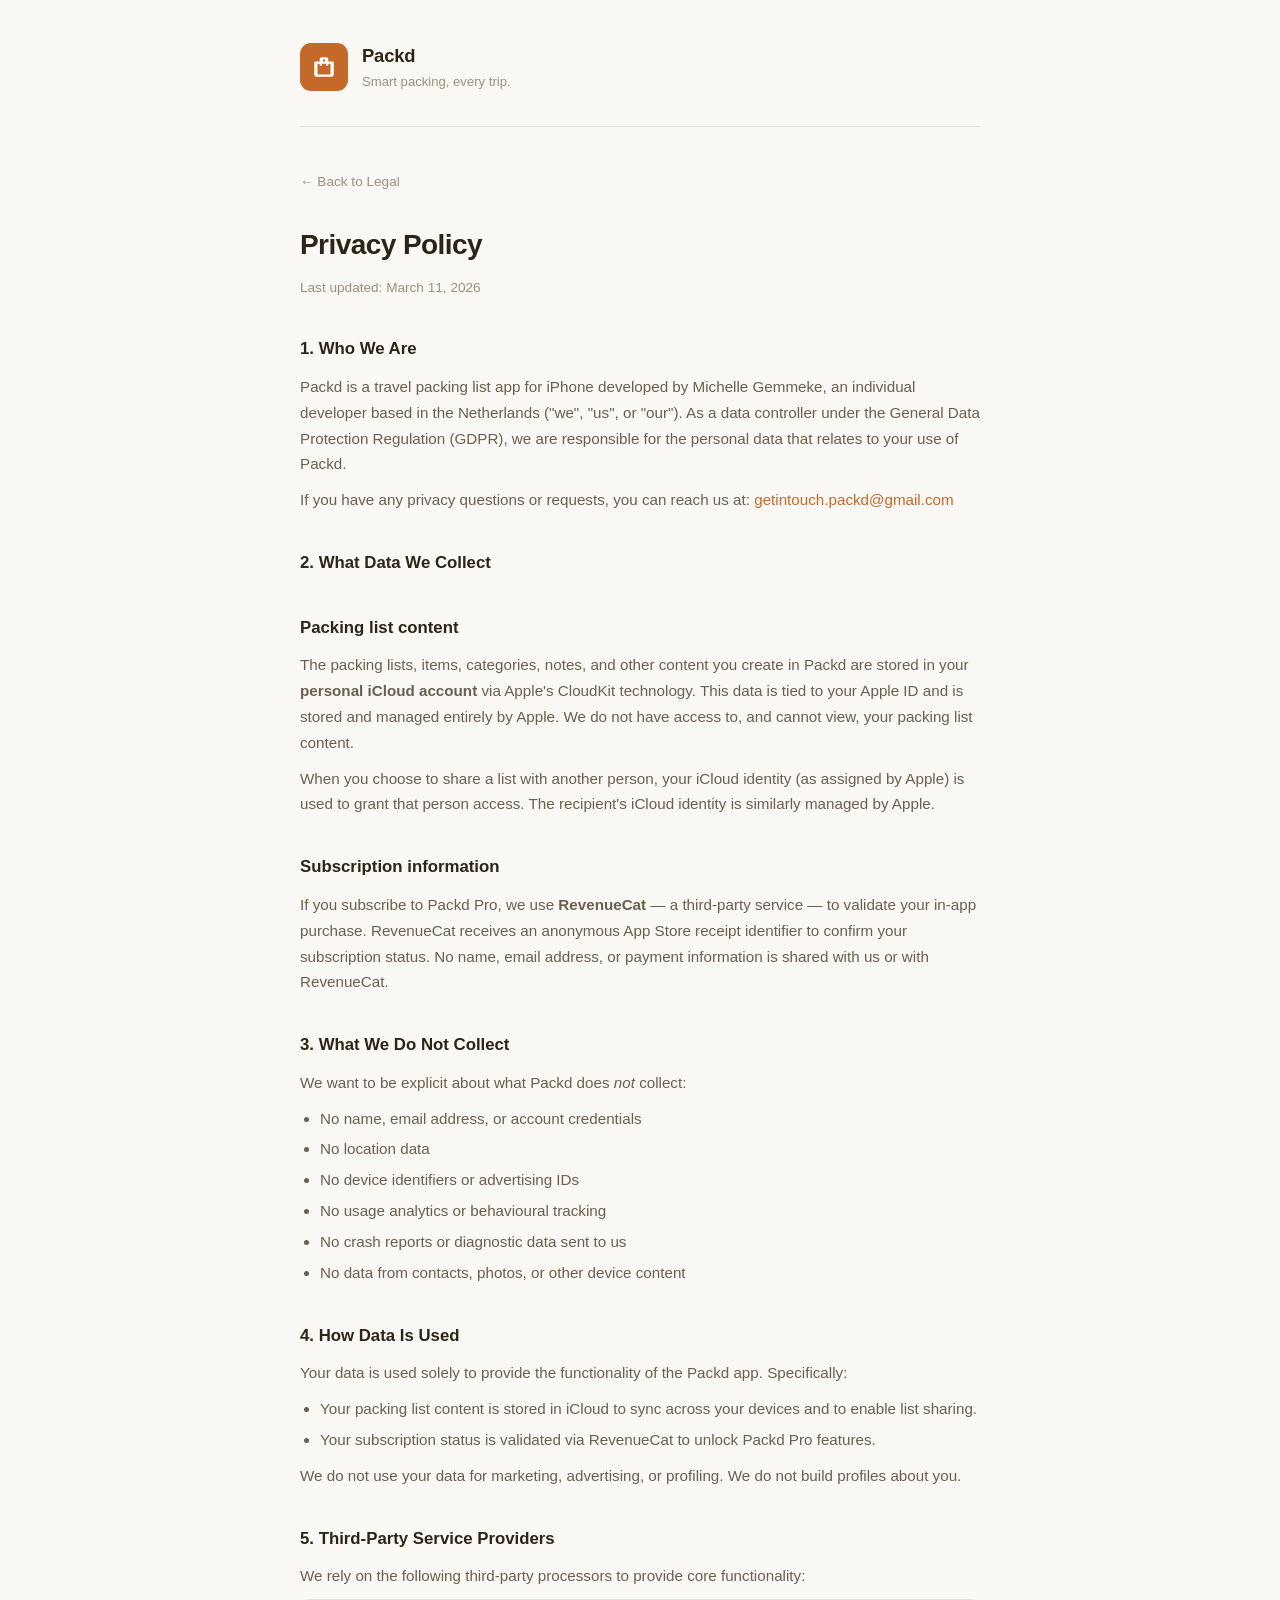
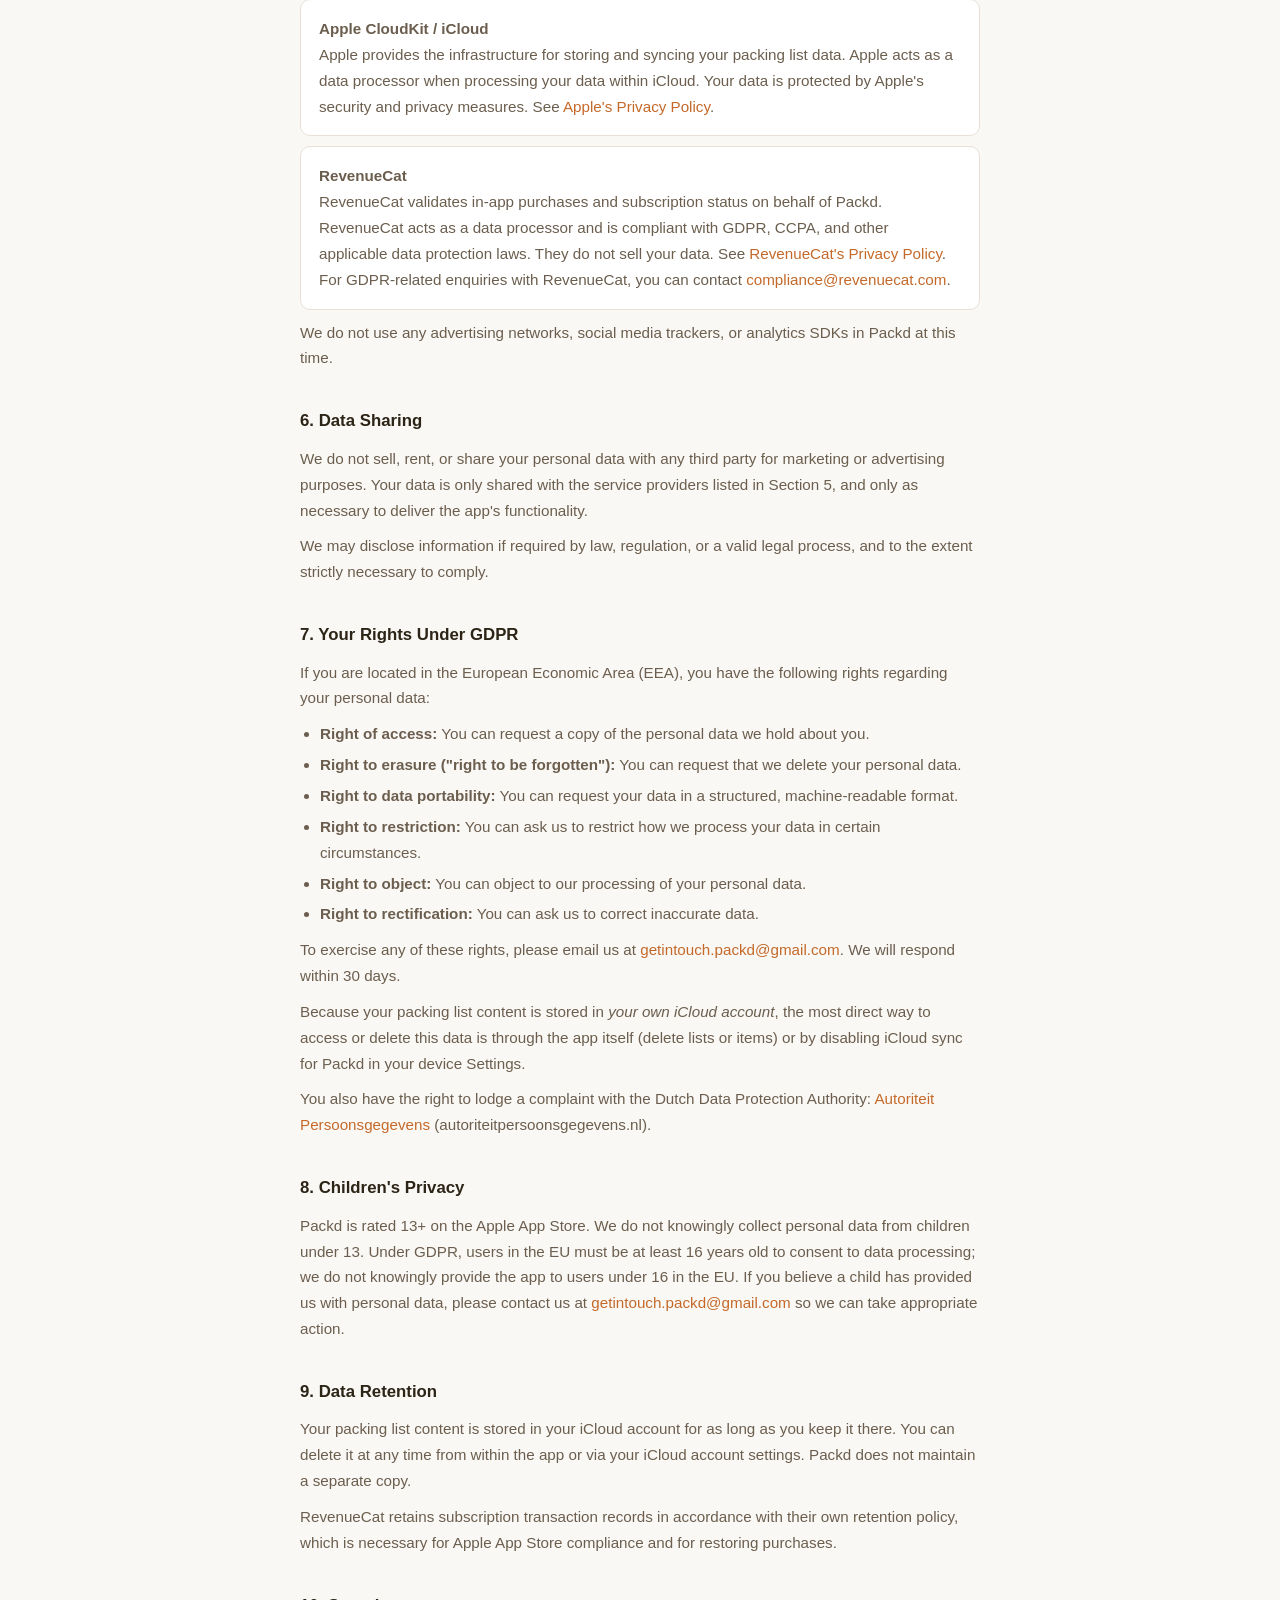
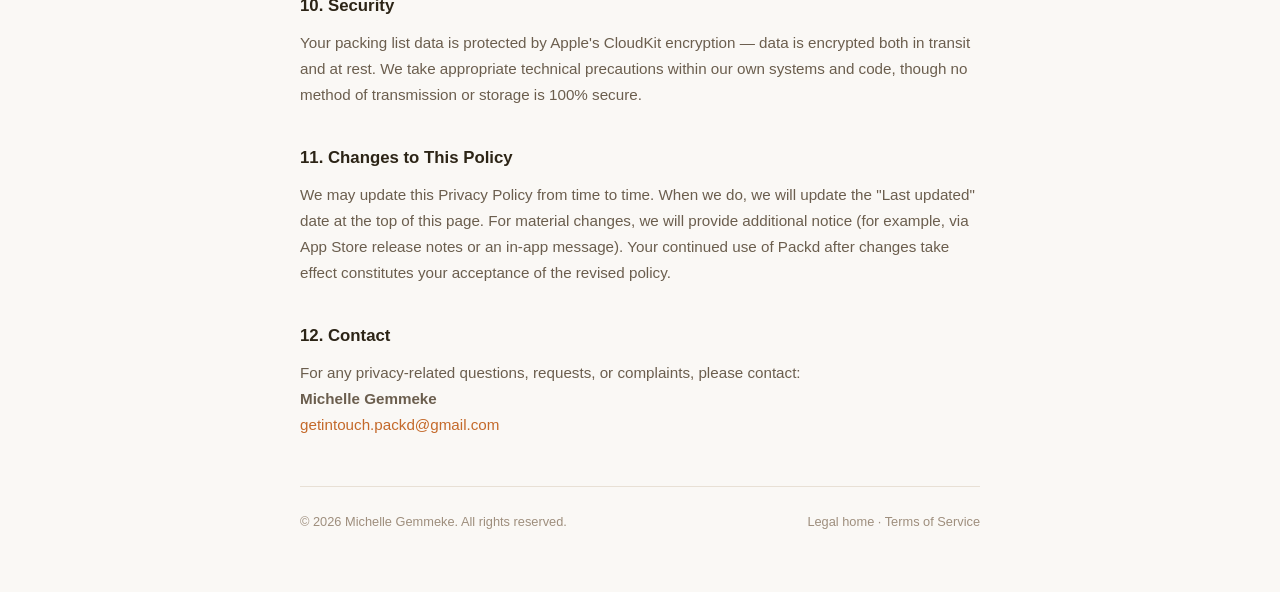
==== privacy/index.html @ 64479c6c "Add Privacy Policy and Terms of Service pages" ====
<!DOCTYPE html>
<html lang="en">
<head>
  <meta charset="UTF-8" />
  <meta name="viewport" content="width=device-width, initial-scale=1.0" />
  <title>Privacy Policy – Packd</title>
  <link rel="stylesheet" href="../style.css" />
</head>
<body>

  <header>
    <div class="header-inner">
      <div class="app-icon">
        <svg viewBox="0 0 24 24" xmlns="http://www.w3.org/2000/svg">
          <path d="M20 7h-4V5a2 2 0 0 0-2-2h-4a2 2 0 0 0-2 2v2H4a1 1 0 0 0-1 1v11a2 2 0 0 0 2 2h14a2 2 0 0 0 2-2V8a1 1 0 0 0-1-1zm-9-2h2v2h-2V5zm7 14H6V9h2v1a1 1 0 0 0 2 0V9h4v1a1 1 0 0 0 2 0V9h2v10z"/>
        </svg>
      </div>
      <div class="brand">
        <h1>Packd</h1>
        <p>Smart packing, every trip.</p>
      </div>
    </div>
  </header>

  <main>
    <a class="back-link" href="../">← Back to Legal</a>

    <h1 class="page-title">Privacy Policy</h1>
    <p class="last-updated">Last updated: March 11, 2026</p>

    <section>
      <h2>1. Who We Are</h2>
      <p>Packd is a travel packing list app for iPhone developed by Michelle Gemmeke, an individual developer based in the Netherlands ("we", "us", or "our"). As a data controller under the General Data Protection Regulation (GDPR), we are responsible for the personal data that relates to your use of Packd.</p>
      <p>If you have any privacy questions or requests, you can reach us at: <a href="mailto:getintouch.packd@gmail.com">getintouch.packd@gmail.com</a></p>
    </section>

    <section>
      <h2>2. What Data We Collect</h2>

      <h2>Packing list content</h2>
      <p>The packing lists, items, categories, notes, and other content you create in Packd are stored in your <strong>personal iCloud account</strong> via Apple's CloudKit technology. This data is tied to your Apple ID and is stored and managed entirely by Apple. We do not have access to, and cannot view, your packing list content.</p>
      <p>When you choose to share a list with another person, your iCloud identity (as assigned by Apple) is used to grant that person access. The recipient's iCloud identity is similarly managed by Apple.</p>

      <h2>Subscription information</h2>
      <p>If you subscribe to Packd Pro, we use <strong>RevenueCat</strong> — a third-party service — to validate your in-app purchase. RevenueCat receives an anonymous App Store receipt identifier to confirm your subscription status. No name, email address, or payment information is shared with us or with RevenueCat.</p>
    </section>

    <section>
      <h2>3. What We Do Not Collect</h2>
      <p>We want to be explicit about what Packd does <em>not</em> collect:</p>
      <ul>
        <li>No name, email address, or account credentials</li>
        <li>No location data</li>
        <li>No device identifiers or advertising IDs</li>
        <li>No usage analytics or behavioural tracking</li>
        <li>No crash reports or diagnostic data sent to us</li>
        <li>No data from contacts, photos, or other device content</li>
      </ul>
    </section>

    <section>
      <h2>4. How Data Is Used</h2>
      <p>Your data is used solely to provide the functionality of the Packd app. Specifically:</p>
      <ul>
        <li>Your packing list content is stored in iCloud to sync across your devices and to enable list sharing.</li>
        <li>Your subscription status is validated via RevenueCat to unlock Packd Pro features.</li>
      </ul>
      <p>We do not use your data for marketing, advertising, or profiling. We do not build profiles about you.</p>
    </section>

    <section>
      <h2>5. Third-Party Service Providers</h2>
      <p>We rely on the following third-party processors to provide core functionality:</p>

      <div class="info-box">
        <p><strong>Apple CloudKit / iCloud</strong><br>
        Apple provides the infrastructure for storing and syncing your packing list data. Apple acts as a data processor when processing your data within iCloud. Your data is protected by Apple's security and privacy measures. See <a href="https://www.apple.com/privacy/" target="_blank" rel="noopener">Apple's Privacy Policy</a>.</p>
      </div>

      <div class="info-box">
        <p><strong>RevenueCat</strong><br>
        RevenueCat validates in-app purchases and subscription status on behalf of Packd. RevenueCat acts as a data processor and is compliant with GDPR, CCPA, and other applicable data protection laws. They do not sell your data. See <a href="https://www.revenuecat.com/privacy/" target="_blank" rel="noopener">RevenueCat's Privacy Policy</a>. For GDPR-related enquiries with RevenueCat, you can contact <a href="mailto:compliance@revenuecat.com">compliance@revenuecat.com</a>.</p>
      </div>

      <p>We do not use any advertising networks, social media trackers, or analytics SDKs in Packd at this time.</p>
    </section>

    <section>
      <h2>6. Data Sharing</h2>
      <p>We do not sell, rent, or share your personal data with any third party for marketing or advertising purposes. Your data is only shared with the service providers listed in Section 5, and only as necessary to deliver the app's functionality.</p>
      <p>We may disclose information if required by law, regulation, or a valid legal process, and to the extent strictly necessary to comply.</p>
    </section>

    <section>
      <h2>7. Your Rights Under GDPR</h2>
      <p>If you are located in the European Economic Area (EEA), you have the following rights regarding your personal data:</p>
      <ul>
        <li><strong>Right of access:</strong> You can request a copy of the personal data we hold about you.</li>
        <li><strong>Right to erasure ("right to be forgotten"):</strong> You can request that we delete your personal data.</li>
        <li><strong>Right to data portability:</strong> You can request your data in a structured, machine-readable format.</li>
        <li><strong>Right to restriction:</strong> You can ask us to restrict how we process your data in certain circumstances.</li>
        <li><strong>Right to object:</strong> You can object to our processing of your personal data.</li>
        <li><strong>Right to rectification:</strong> You can ask us to correct inaccurate data.</li>
      </ul>
      <p>To exercise any of these rights, please email us at <a href="mailto:getintouch.packd@gmail.com">getintouch.packd@gmail.com</a>. We will respond within 30 days.</p>
      <p>Because your packing list content is stored in <em>your own iCloud account</em>, the most direct way to access or delete this data is through the app itself (delete lists or items) or by disabling iCloud sync for Packd in your device Settings.</p>
      <p>You also have the right to lodge a complaint with the Dutch Data Protection Authority: <a href="https://www.autoriteitpersoonsgegevens.nl" target="_blank" rel="noopener">Autoriteit Persoonsgegevens</a> (autoriteitpersoonsgegevens.nl).</p>
    </section>

    <section>
      <h2>8. Children's Privacy</h2>
      <p>Packd is rated 13+ on the Apple App Store. We do not knowingly collect personal data from children under 13. Under GDPR, users in the EU must be at least 16 years old to consent to data processing; we do not knowingly provide the app to users under 16 in the EU. If you believe a child has provided us with personal data, please contact us at <a href="mailto:getintouch.packd@gmail.com">getintouch.packd@gmail.com</a> so we can take appropriate action.</p>
    </section>

    <section>
      <h2>9. Data Retention</h2>
      <p>Your packing list content is stored in your iCloud account for as long as you keep it there. You can delete it at any time from within the app or via your iCloud account settings. Packd does not maintain a separate copy.</p>
      <p>RevenueCat retains subscription transaction records in accordance with their own retention policy, which is necessary for Apple App Store compliance and for restoring purchases.</p>
    </section>

    <section>
      <h2>10. Security</h2>
      <p>Your packing list data is protected by Apple's CloudKit encryption — data is encrypted both in transit and at rest. We take appropriate technical precautions within our own systems and code, though no method of transmission or storage is 100% secure.</p>
    </section>

    <section>
      <h2>11. Changes to This Policy</h2>
      <p>We may update this Privacy Policy from time to time. When we do, we will update the "Last updated" date at the top of this page. For material changes, we will provide additional notice (for example, via App Store release notes or an in-app message). Your continued use of Packd after changes take effect constitutes your acceptance of the revised policy.</p>
    </section>

    <section>
      <h2>12. Contact</h2>
      <p>For any privacy-related questions, requests, or complaints, please contact:<br>
      <strong>Michelle Gemmeke</strong><br>
      <a href="mailto:getintouch.packd@gmail.com">getintouch.packd@gmail.com</a></p>
    </section>
  </main>

  <footer>
    <p>&copy; 2026 Michelle Gemmeke. All rights reserved.</p>
    <p><a href="../">Legal home</a> &middot; <a href="../terms/">Terms of Service</a></p>
  </footer>

</body>
</html>
---- style.css ----
*, *::before, *::after {
  box-sizing: border-box;
  margin: 0;
  padding: 0;
}

:root {
  --color-bg: #faf8f5;
  --color-surface: #ffffff;
  --color-text: #2c2416;
  --color-text-secondary: #6b5e4e;
  --color-text-tertiary: #9e8e7d;
  --color-accent: #c4692a;
  --color-border: #e8e0d5;
  --font: -apple-system, BlinkMacSystemFont, "Segoe UI", Helvetica, Arial, sans-serif;
  --radius: 10px;
  --max-width: 680px;
}

html {
  font-size: 16px;
  -webkit-text-size-adjust: 100%;
}

body {
  background: var(--color-bg);
  color: var(--color-text);
  font-family: var(--font);
  line-height: 1.7;
  padding: 0 20px 60px;
}

/* Header */
header {
  max-width: var(--max-width);
  margin: 0 auto;
  padding: 40px 0 32px;
  border-bottom: 1px solid var(--color-border);
  margin-bottom: 40px;
}

.header-inner {
  display: flex;
  align-items: center;
  gap: 14px;
}

.app-icon {
  width: 48px;
  height: 48px;
  border-radius: 11px;
  background: var(--color-accent);
  display: flex;
  align-items: center;
  justify-content: center;
  flex-shrink: 0;
}

.app-icon svg {
  width: 26px;
  height: 26px;
  fill: #fff;
}

.brand h1 {
  font-size: 1.15rem;
  font-weight: 700;
  letter-spacing: -0.01em;
  color: var(--color-text);
}

.brand p {
  font-size: 0.82rem;
  color: var(--color-text-tertiary);
}

/* Main content */
main {
  max-width: var(--max-width);
  margin: 0 auto;
}

.page-title {
  font-size: 1.75rem;
  font-weight: 800;
  letter-spacing: -0.02em;
  color: var(--color-text);
  margin-bottom: 8px;
}

.last-updated {
  font-size: 0.85rem;
  color: var(--color-text-tertiary);
  margin-bottom: 36px;
}

/* Sections */
section {
  margin-bottom: 32px;
}

h2 {
  font-size: 1.05rem;
  font-weight: 700;
  color: var(--color-text);
  margin-bottom: 10px;
  margin-top: 36px;
}

section:first-of-type h2 {
  margin-top: 0;
}

p {
  font-size: 0.95rem;
  color: var(--color-text-secondary);
  margin-bottom: 10px;
}

p:last-child {
  margin-bottom: 0;
}

ul, ol {
  padding-left: 20px;
  margin-bottom: 10px;
}

li {
  font-size: 0.95rem;
  color: var(--color-text-secondary);
  margin-bottom: 5px;
}

a {
  color: var(--color-accent);
  text-decoration: none;
}

a:hover {
  text-decoration: underline;
}

/* Info box */
.info-box {
  background: var(--color-surface);
  border: 1px solid var(--color-border);
  border-radius: var(--radius);
  padding: 16px 18px;
  margin-bottom: 10px;
}

.info-box p {
  margin-bottom: 0;
}

/* Back link */
.back-link {
  display: inline-flex;
  align-items: center;
  gap: 6px;
  font-size: 0.85rem;
  color: var(--color-text-tertiary);
  margin-bottom: 28px;
  text-decoration: none;
}

.back-link:hover {
  color: var(--color-accent);
  text-decoration: none;
}

/* Footer */
footer {
  max-width: var(--max-width);
  margin: 48px auto 0;
  padding-top: 24px;
  border-top: 1px solid var(--color-border);
  display: flex;
  justify-content: space-between;
  flex-wrap: wrap;
  gap: 8px;
}

footer p {
  font-size: 0.8rem;
  color: var(--color-text-tertiary);
  margin: 0;
}

footer a {
  color: var(--color-text-tertiary);
}

footer a:hover {
  color: var(--color-accent);
}

/* Index page cards */
.card-grid {
  display: grid;
  grid-template-columns: 1fr 1fr;
  gap: 16px;
  margin-top: 32px;
}

.card {
  background: var(--color-surface);
  border: 1px solid var(--color-border);
  border-radius: var(--radius);
  padding: 22px 20px;
  text-decoration: none;
  display: block;
  transition: border-color 0.15s, box-shadow 0.15s;
}

.card:hover {
  border-color: var(--color-accent);
  box-shadow: 0 2px 10px rgba(196, 105, 42, 0.1);
  text-decoration: none;
}

.card-label {
  font-size: 0.75rem;
  font-weight: 600;
  text-transform: uppercase;
  letter-spacing: 0.06em;
  color: var(--color-accent);
  margin-bottom: 6px;
}

.card h2 {
  font-size: 1rem;
  font-weight: 700;
  color: var(--color-text);
  margin: 0 0 6px;
}

.card p {
  font-size: 0.83rem;
  color: var(--color-text-tertiary);
  margin: 0;
}

/* Responsive */
@media (max-width: 480px) {
  .card-grid {
    grid-template-columns: 1fr;
  }

  .page-title {
    font-size: 1.45rem;
  }
}
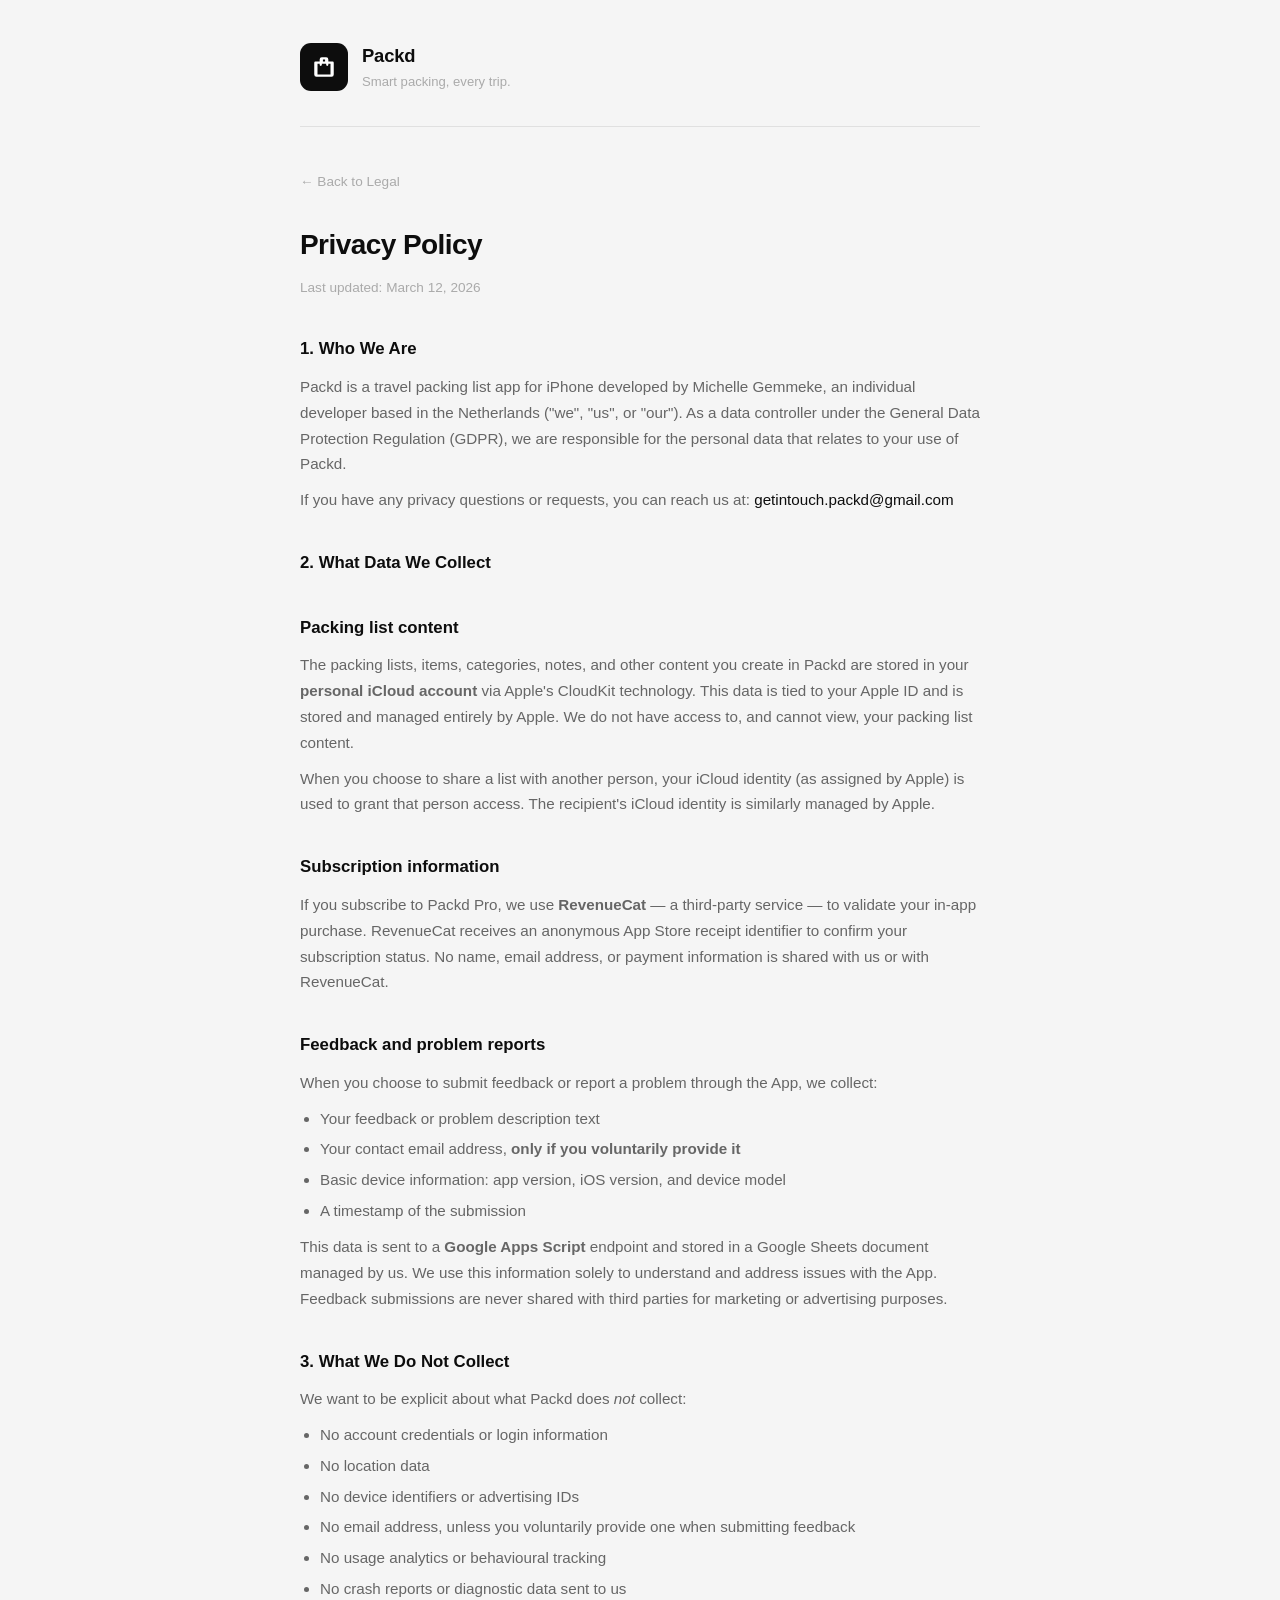
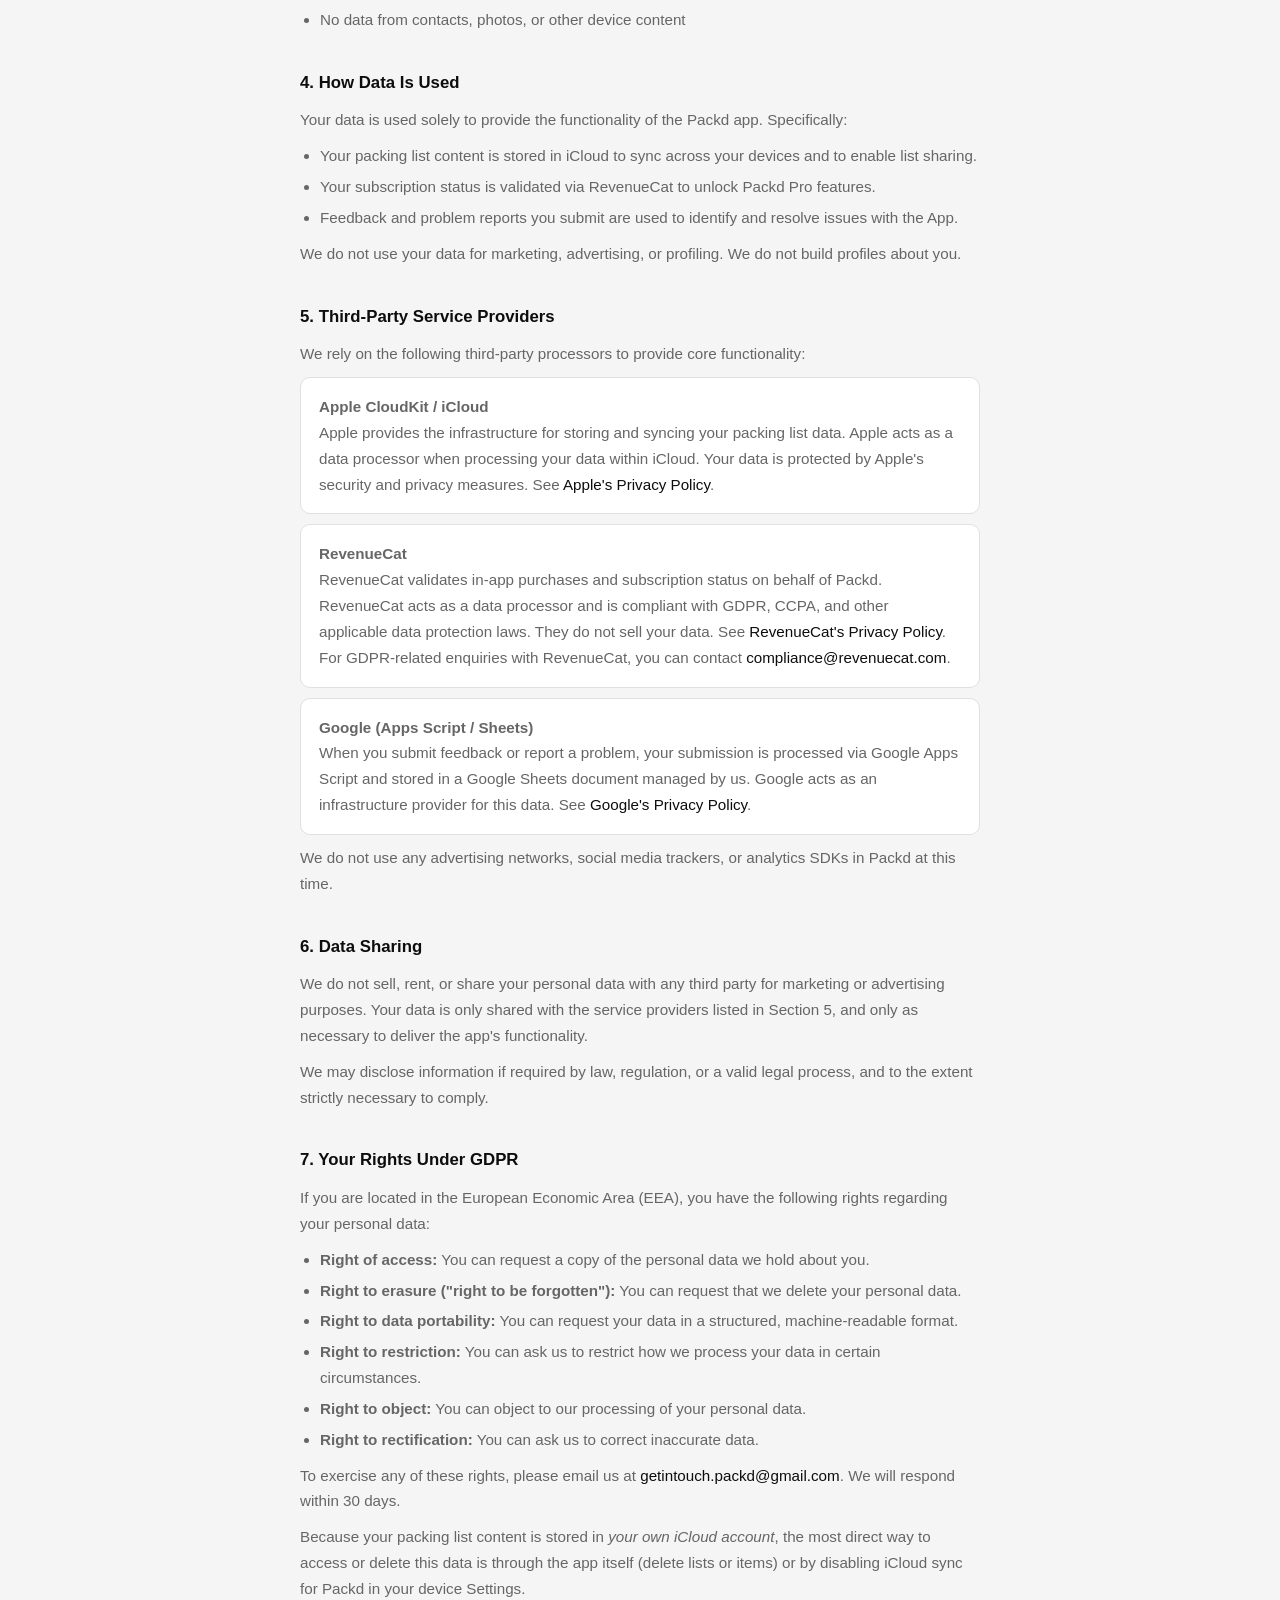
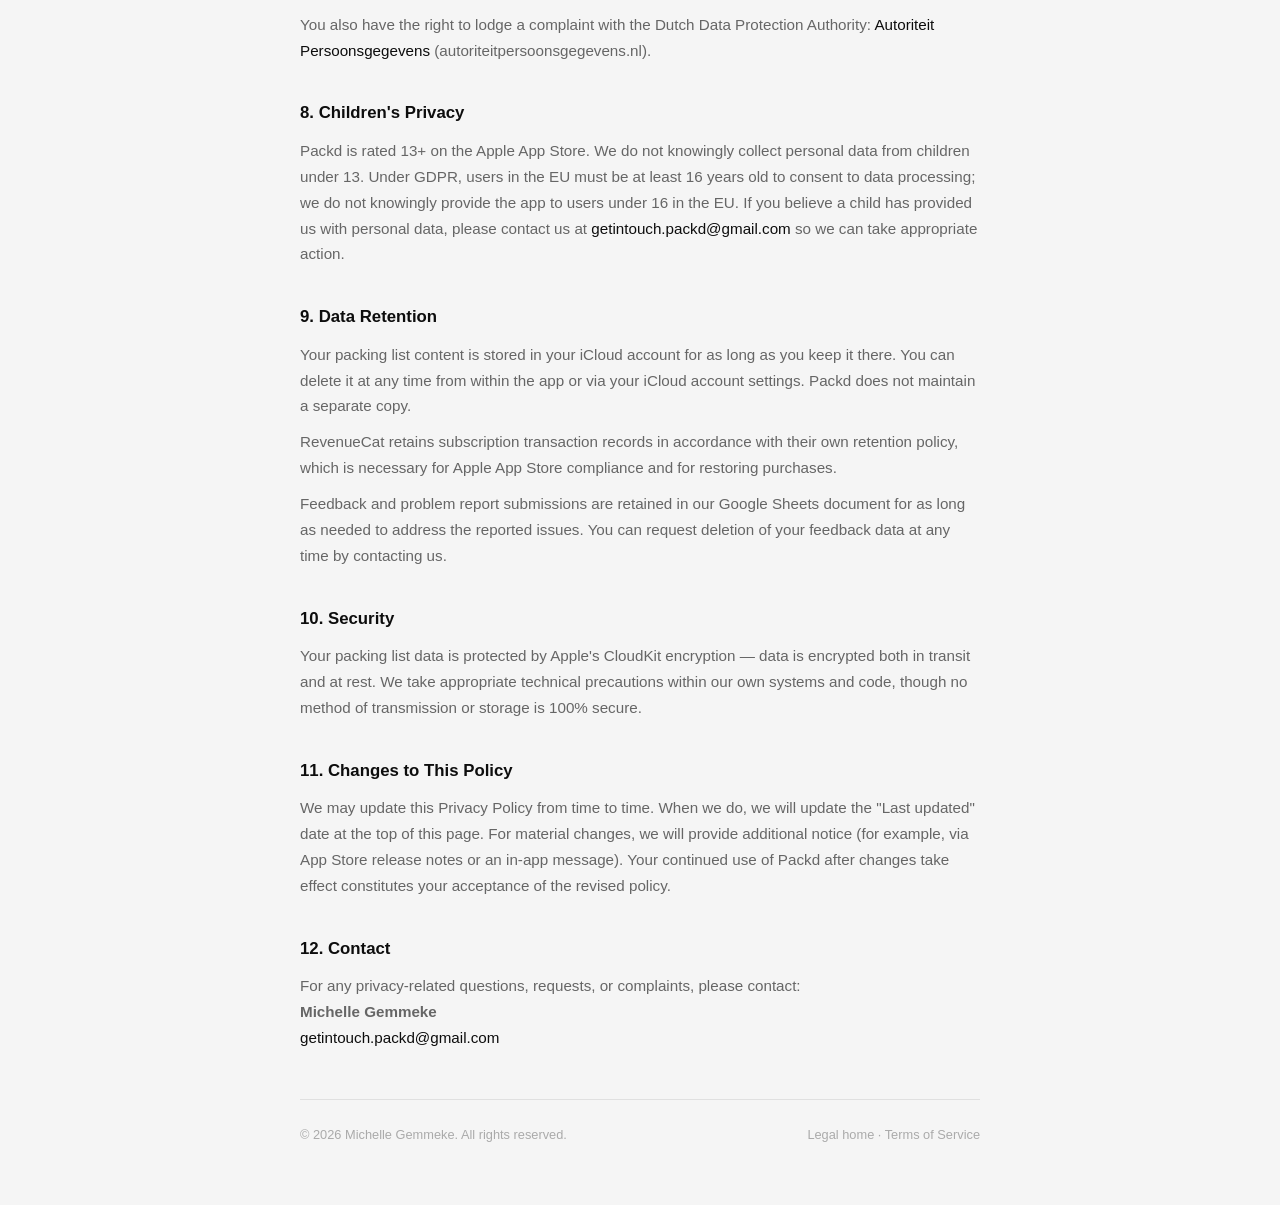
==== commit 2c721a77: "Disclose feedback system in Privacy Policy and Terms of Service Adds Google Apps Script / Sheets as " ====
--- a/privacy/index.html
+++ b/privacy/index.html
@@ -26,7 +26,7 @@
     <a class="back-link" href="../">← Back to Legal</a>
 
     <h1 class="page-title">Privacy Policy</h1>
-    <p class="last-updated">Last updated: March 11, 2026</p>
+    <p class="last-updated">Last updated: March 12, 2026</p>
 
     <section>
       <h2>1. Who We Are</h2>
@@ -43,15 +43,26 @@
 
       <h2>Subscription information</h2>
       <p>If you subscribe to Packd Pro, we use <strong>RevenueCat</strong> — a third-party service — to validate your in-app purchase. RevenueCat receives an anonymous App Store receipt identifier to confirm your subscription status. No name, email address, or payment information is shared with us or with RevenueCat.</p>
+
+      <h2>Feedback and problem reports</h2>
+      <p>When you choose to submit feedback or report a problem through the App, we collect:</p>
+      <ul>
+        <li>Your feedback or problem description text</li>
+        <li>Your contact email address, <strong>only if you voluntarily provide it</strong></li>
+        <li>Basic device information: app version, iOS version, and device model</li>
+        <li>A timestamp of the submission</li>
+      </ul>
+      <p>This data is sent to a <strong>Google Apps Script</strong> endpoint and stored in a Google Sheets document managed by us. We use this information solely to understand and address issues with the App. Feedback submissions are never shared with third parties for marketing or advertising purposes.</p>
     </section>
 
     <section>
       <h2>3. What We Do Not Collect</h2>
       <p>We want to be explicit about what Packd does <em>not</em> collect:</p>
       <ul>
-        <li>No name, email address, or account credentials</li>
+        <li>No account credentials or login information</li>
         <li>No location data</li>
         <li>No device identifiers or advertising IDs</li>
+        <li>No email address, unless you voluntarily provide one when submitting feedback</li>
         <li>No usage analytics or behavioural tracking</li>
         <li>No crash reports or diagnostic data sent to us</li>
         <li>No data from contacts, photos, or other device content</li>
@@ -64,6 +75,7 @@
       <ul>
         <li>Your packing list content is stored in iCloud to sync across your devices and to enable list sharing.</li>
         <li>Your subscription status is validated via RevenueCat to unlock Packd Pro features.</li>
+        <li>Feedback and problem reports you submit are used to identify and resolve issues with the App.</li>
       </ul>
       <p>We do not use your data for marketing, advertising, or profiling. We do not build profiles about you.</p>
     </section>
@@ -80,6 +92,11 @@
       <div class="info-box">
         <p><strong>RevenueCat</strong><br>
         RevenueCat validates in-app purchases and subscription status on behalf of Packd. RevenueCat acts as a data processor and is compliant with GDPR, CCPA, and other applicable data protection laws. They do not sell your data. See <a href="https://www.revenuecat.com/privacy/" target="_blank" rel="noopener">RevenueCat's Privacy Policy</a>. For GDPR-related enquiries with RevenueCat, you can contact <a href="mailto:compliance@revenuecat.com">compliance@revenuecat.com</a>.</p>
+      </div>
+
+      <div class="info-box">
+        <p><strong>Google (Apps Script / Sheets)</strong><br>
+        When you submit feedback or report a problem, your submission is processed via Google Apps Script and stored in a Google Sheets document managed by us. Google acts as an infrastructure provider for this data. See <a href="https://policies.google.com/privacy" target="_blank" rel="noopener">Google's Privacy Policy</a>.</p>
       </div>
 
       <p>We do not use any advertising networks, social media trackers, or analytics SDKs in Packd at this time.</p>
@@ -116,6 +133,7 @@
       <h2>9. Data Retention</h2>
       <p>Your packing list content is stored in your iCloud account for as long as you keep it there. You can delete it at any time from within the app or via your iCloud account settings. Packd does not maintain a separate copy.</p>
       <p>RevenueCat retains subscription transaction records in accordance with their own retention policy, which is necessary for Apple App Store compliance and for restoring purchases.</p>
+      <p>Feedback and problem report submissions are retained in our Google Sheets document for as long as needed to address the reported issues. You can request deletion of your feedback data at any time by contacting us.</p>
     </section>
 
     <section>
--- a/style.css
+++ b/style.css
@@ -5,13 +5,13 @@
 }
 
 :root {
-  --color-bg: #faf8f5;
+  --color-bg: #F5F5F5;
   --color-surface: #ffffff;
-  --color-text: #2c2416;
-  --color-text-secondary: #6b5e4e;
-  --color-text-tertiary: #9e8e7d;
-  --color-accent: #c4692a;
-  --color-border: #e8e0d5;
+  --color-text: #0D0D0D;
+  --color-text-secondary: #666666;
+  --color-text-tertiary: #AAAAAA;
+  --color-accent: #0D0D0D;
+  --color-border: #E0E0E0;
   --font: -apple-system, BlinkMacSystemFont, "Segoe UI", Helvetica, Arial, sans-serif;
   --radius: 10px;
   --max-width: 680px;
@@ -216,7 +216,7 @@
 
 .card:hover {
   border-color: var(--color-accent);
-  box-shadow: 0 2px 10px rgba(196, 105, 42, 0.1);
+  box-shadow: 0 2px 10px rgba(0, 0, 0, 0.08);
   text-decoration: none;
 }
 
